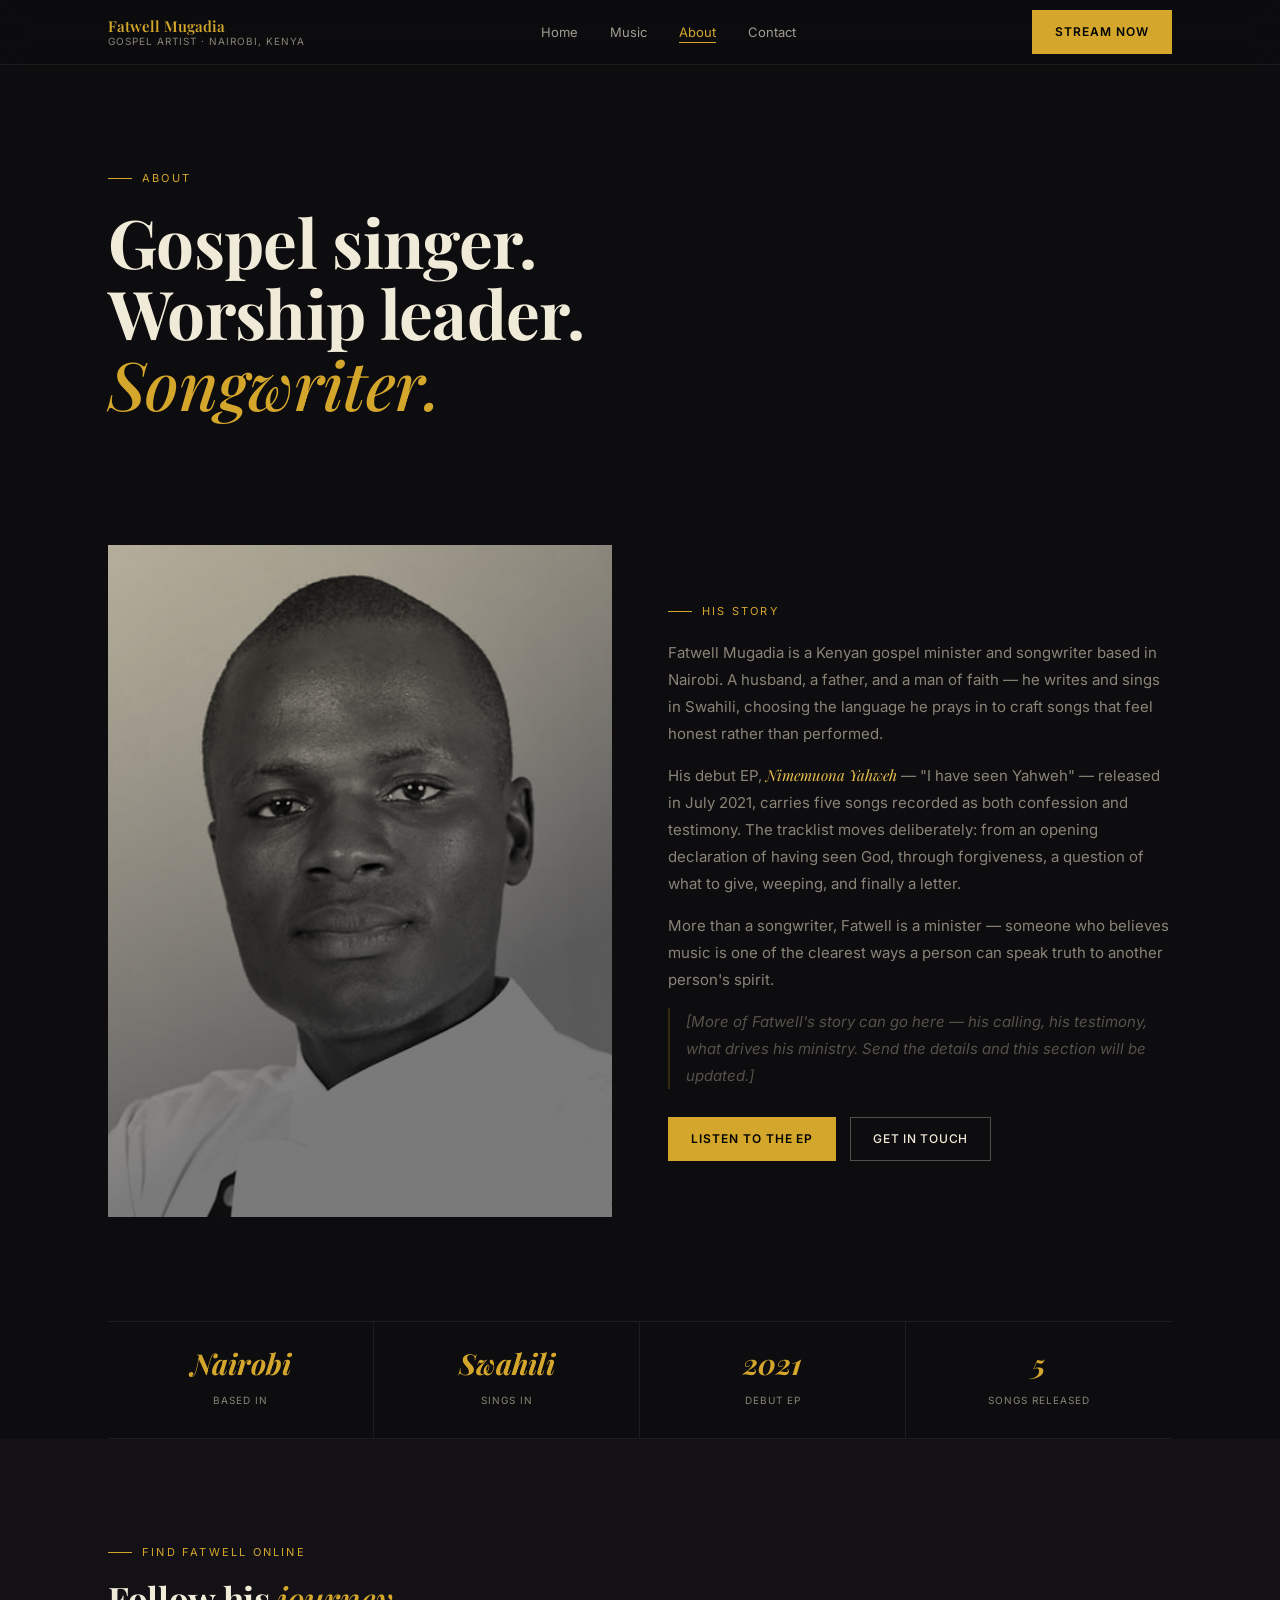
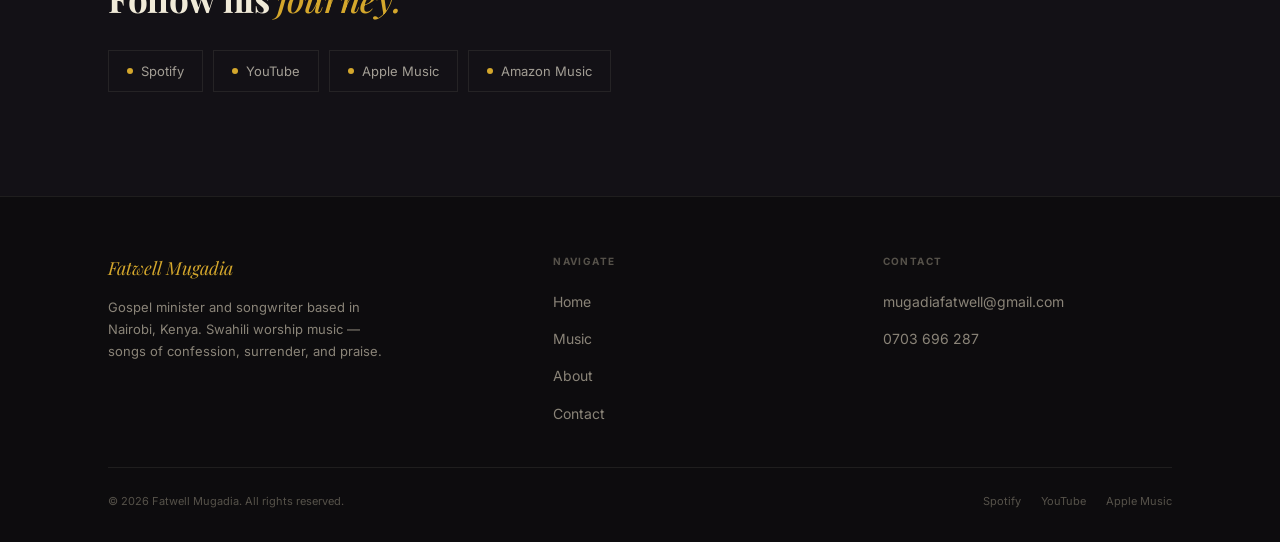
==== about.html @ 1250bb9b "Initial commit — 4-page website (Home, Music, About, Contact)" ====
<!DOCTYPE html>
<html lang="en">
<head>
<meta charset="UTF-8"/>
<meta name="viewport" content="width=device-width, initial-scale=1.0"/>
<title>About — Fatwell Mugadia</title>
<meta name="description" content="About Fatwell Mugadia — Kenyan gospel minister, songwriter, husband and father based in Nairobi."/>
<link rel="stylesheet" href="style.css"/>
</head>
<body>

<header class="nav">
  <div class="nav-inner">
    <a href="index.html" class="nav-logo">
      <span class="n">Fatwell Mugadia</span>
      <span class="s">Gospel Artist · Nairobi, Kenya</span>
    </a>
    <ul class="nav-links">
      <li><a href="index.html">Home</a></li>
      <li><a href="music.html">Music</a></li>
      <li><a href="about.html" class="active">About</a></li>
      <li><a href="contact.html">Contact</a></li>
    </ul>
    <div style="display:flex;align-items:center;gap:14px;">
      <a href="music.html" class="btn-gold" style="display:none;" id="nav-cta">Stream Now</a>
      <button class="burger" aria-expanded="false" aria-label="Open menu">
        <span></span><span></span><span></span>
      </button>
    </div>
  </div>
  <nav class="mobile-nav">
    <a href="index.html">Home</a>
    <a href="music.html">Music</a>
    <a href="about.html" class="active">About</a>
    <a href="contact.html">Contact</a>
    <div class="mob-cta"><a href="music.html" class="btn-gold">Stream Now</a></div>
  </nav>
</header>
<script>document.getElementById('nav-cta').style.display='inline-block';</script>

<!-- PAGE HERO -->
<section class="section" style="padding-bottom:0;">
  <div class="container">
    <p class="section-label reveal">About</p>
    <h1 class="display reveal">Gospel singer.<br>Worship leader.<br><em>Songwriter.</em></h1>
  </div>
</section>

<!-- BIO WITH PHOTO -->
<section class="section">
  <div class="container">
    <div class="two-col">
      <div class="photo-block reveal" style="aspect-ratio:3/4;">
        <img src="fatwell.jpg" alt="Fatwell Mugadia"/>
      </div>
      <div class="reveal">
        <p class="section-label">His Story</p>
        <div class="body-text" style="margin-bottom:28px;">
          <p>Fatwell Mugadia is a Kenyan gospel minister and songwriter based in Nairobi. A husband, a father, and a man of faith — he writes and sings in Swahili, choosing the language he prays in to craft songs that feel honest rather than performed.</p>
          <p>His debut EP, <em>Nimemuona Yahweh</em> — "I have seen Yahweh" — released in July 2021, carries five songs recorded as both confession and testimony. The tracklist moves deliberately: from an opening declaration of having seen God, through forgiveness, a question of what to give, weeping, and finally a letter.</p>
          <p>More than a songwriter, Fatwell is a minister — someone who believes music is one of the clearest ways a person can speak truth to another person's spirit.</p>
          <p class="placeholder">[More of Fatwell's story can go here — his calling, his testimony, what drives his ministry. Send the details and this section will be updated.]</p>
        </div>
        <div class="ctas">
          <a href="music.html" class="btn-gold">Listen to the EP</a>
          <a href="contact.html" class="btn-outline">Get in Touch</a>
        </div>
      </div>
    </div>
  </div>
</section>

<!-- STATS -->
<div class="container">
  <div class="stats reveal">
    <div class="stat"><strong>Nairobi</strong><span>Based In</span></div>
    <div class="stat"><strong>Swahili</strong><span>Sings In</span></div>
    <div class="stat"><strong>2021</strong><span>Debut EP</span></div>
    <div class="stat"><strong>5</strong><span>Songs Released</span></div>
  </div>
</div>

<!-- FIND HIM ONLINE -->
<section class="section dark">
  <div class="container">
    <p class="section-label reveal">Find Fatwell Online</p>
    <h2 class="display reveal" style="font-size:clamp(1.6rem,3.5vw,2.2rem);margin-bottom:32px;">Follow his <em>journey.</em></h2>
    <div class="platforms reveal">
      <a href="https://open.spotify.com/artist/1F5QsPxOxkbO9FEZFPH1hG" target="_blank" rel="noopener" class="platform">Spotify</a>
      <a href="https://youtube.com/channel/UCCWIqJ_wp1p1qu2kUFyd1ow" target="_blank" rel="noopener" class="platform">YouTube</a>
      <a href="https://music.apple.com/us/artist/fatwell-mugadia/1578324684" target="_blank" rel="noopener" class="platform">Apple Music</a>
      <a href="https://www.amazon.com/music/player/artists/B09B83XJFV/fatwell-mugadia" target="_blank" rel="noopener" class="platform">Amazon Music</a>
    </div>
  </div>
</section>

<!-- FOOTER -->
<footer class="footer">
  <div class="container">
    <div class="footer-grid">
      <div class="footer-brand">
        <span class="fn">Fatwell Mugadia</span>
        <p>Gospel minister and songwriter based in Nairobi, Kenya. Swahili worship music — songs of confession, surrender, and praise.</p>
      </div>
      <div class="footer-col">
        <h4>Navigate</h4>
        <ul>
          <li><a href="index.html">Home</a></li>
          <li><a href="music.html">Music</a></li>
          <li><a href="about.html">About</a></li>
          <li><a href="contact.html">Contact</a></li>
        </ul>
      </div>
      <div class="footer-col">
        <h4>Contact</h4>
        <ul>
          <li><a href="mailto:mugadiafatwell@gmail.com">mugadiafatwell@gmail.com</a></li>
          <li><a href="tel:0703696287">0703 696 287</a></li>
        </ul>
      </div>
    </div>
    <div class="footer-bottom">
      <p>© 2026 Fatwell Mugadia. All rights reserved.</p>
      <div class="footer-socials">
        <a href="https://open.spotify.com/artist/1F5QsPxOxkbO9FEZFPH1hG" target="_blank" rel="noopener">Spotify</a>
        <a href="https://youtube.com/channel/UCCWIqJ_wp1p1qu2kUFyd1ow" target="_blank" rel="noopener">YouTube</a>
        <a href="https://music.apple.com/us/artist/fatwell-mugadia/1578324684" target="_blank" rel="noopener">Apple Music</a>
      </div>
    </div>
  </div>
</footer>

<script src="script.js"></script>
</body>
</html>
---- style.css ----
@import url('https://fonts.googleapis.com/css2?family=Playfair+Display:ital,wght@0,400;0,500;0,600;0,700;0,900;1,400;1,500;1,600;1,700&family=Inter:wght@300;400;500;600&display=swap');

*, *::before, *::after { box-sizing: border-box; margin: 0; padding: 0; }

:root {
  --bg:       #0d0c0e;
  --bg2:      #131116;
  --bg3:      #181520;
  --gold:     #d4a72c;
  --gold-lt:  #e8c050;
  --cream:    #f0ead8;
  --muted:    #8a8478;
  --faint:    #56524a;
  --line:     rgba(240,234,216,0.08);
  --serif:    'Playfair Display', serif;
  --sans:     'Inter', sans-serif;
  --max:      1160px;
}

html { scroll-behavior: smooth; }
body { background: var(--bg); color: var(--cream); font-family: var(--sans); font-size: 16px; line-height: 1.7; -webkit-font-smoothing: antialiased; }
a { color: inherit; text-decoration: none; }
img { display: block; max-width: 100%; }
button, input, textarea { font-family: inherit; }
::selection { background: var(--gold); color: #000; }

/* ─── LAYOUT ─── */
.container { max-width: var(--max); margin: 0 auto; padding: 0 24px; }
@media (min-width: 768px) { .container { padding: 0 48px; } }

/* ─── NAV ─── */
.nav {
  position: sticky; top: 0; z-index: 200;
  background: rgba(13,12,14,0.92);
  backdrop-filter: blur(12px);
  border-bottom: 1px solid var(--line);
}
.nav-inner {
  max-width: var(--max); margin: 0 auto; padding: 0 24px;
  height: 64px;
  display: flex; align-items: center; justify-content: space-between; gap: 20px;
}
@media (min-width: 768px) { .nav-inner { padding: 0 48px; } }

.nav-logo { display: flex; flex-direction: column; line-height: 1.2; }
.nav-logo .n { font-family: var(--serif); font-size: 15px; font-weight: 600; color: var(--gold); }
.nav-logo .s { font-size: 10px; letter-spacing: .1em; text-transform: uppercase; color: var(--muted); }

.nav-links { display: none; gap: 32px; list-style: none; }
@media (min-width: 768px) { .nav-links { display: flex; } }
.nav-links a { font-size: 13px; color: rgba(240,234,216,.65); transition: color .2s; }
.nav-links a:hover, .nav-links a.active { color: var(--cream); }
.nav-links a.active { border-bottom: 1px solid var(--gold); color: var(--gold); padding-bottom: 2px; }

.btn-gold {
  display: inline-block; padding: 11px 22px;
  background: var(--gold); color: #000;
  font-size: 12px; font-weight: 600; letter-spacing: .08em; text-transform: uppercase;
  border: 1px solid var(--gold); cursor: pointer;
  transition: background .2s, border-color .2s;
  white-space: nowrap;
}
.btn-gold:hover { background: var(--gold-lt); border-color: var(--gold-lt); }

.btn-outline {
  display: inline-block; padding: 11px 22px;
  background: transparent; color: var(--cream);
  font-size: 12px; font-weight: 500; letter-spacing: .06em; text-transform: uppercase;
  border: 1px solid rgba(240,234,216,.3); cursor: pointer;
  transition: border-color .2s;
}
.btn-outline:hover { border-color: var(--cream); }

/* hamburger */
.burger { display: flex; flex-direction: column; gap: 5px; background: none; border: none; cursor: pointer; padding: 4px; }
.burger span { display: block; width: 24px; height: 1px; background: var(--cream); transition: transform .25s, opacity .2s; }
.burger[aria-expanded=true] span:nth-child(1) { transform: translateY(6px) rotate(45deg); }
.burger[aria-expanded=true] span:nth-child(2) { opacity: 0; }
.burger[aria-expanded=true] span:nth-child(3) { transform: translateY(-6px) rotate(-45deg); }
@media (min-width: 768px) { .burger { display: none; } }

.mobile-nav {
  display: none; flex-direction: column;
  position: fixed; inset: 64px 0 0 0; z-index: 199;
  background: var(--bg); padding: 32px 24px;
  overflow-y: auto;
}
.mobile-nav.open { display: flex; }
.mobile-nav a { font-family: var(--serif); font-size: 32px; padding: 14px 0; border-bottom: 1px solid var(--line); color: var(--cream); }
.mobile-nav a.active { color: var(--gold); }
.mobile-nav .mob-cta { margin-top: 28px; }

/* ─── HERO ─── */
.hero {
  display: grid; grid-template-columns: 1fr 1fr;
  min-height: calc(100vh - 64px);
}
@media (max-width: 767px) {
  .hero { grid-template-columns: 1fr; min-height: auto; }
  .hero-img { height: 56vw; order: -1; }
}

.hero-copy {
  display: flex; flex-direction: column; justify-content: center;
  padding: 56px 28px;
}
@media (min-width: 768px) { .hero-copy { padding: 0 56px; } }

.eyebrow {
  font-size: 11px; letter-spacing: .2em; text-transform: uppercase;
  color: var(--gold); margin-bottom: 20px;
  display: flex; align-items: center; gap: 12px;
}
.eyebrow::before { content: ''; width: 28px; height: 1px; background: var(--gold); }

h1.display {
  font-family: var(--serif); font-weight: 700;
  font-size: clamp(2.6rem, 7vw, 4.2rem); line-height: 1.06;
  letter-spacing: -.01em; margin-bottom: 22px;
}
h1.display em, h2.display em { font-style: italic; color: var(--gold); font-weight: 500; }
h2.display {
  font-family: var(--serif); font-weight: 700;
  font-size: clamp(2rem, 5vw, 3rem); line-height: 1.08;
  letter-spacing: -.01em; margin-bottom: 16px;
}

.lead { color: var(--muted); font-size: 15px; max-width: 40ch; margin-bottom: 36px; line-height: 1.75; }

.ctas { display: flex; flex-wrap: wrap; gap: 14px; }

.hero-img {
  position: relative; overflow: hidden; background: var(--bg2);
}
.hero-img img {
  width: 100%; height: 100%; object-fit: cover; object-position: center top;
  filter: grayscale(1) contrast(1.08) brightness(1.04);
}
.hero-img::after {
  content: ''; position: absolute; inset: 0;
  background: linear-gradient(150deg, rgba(212,167,44,.28) 0%, rgba(13,12,14,.62) 70%);
  mix-blend-mode: multiply;
}

/* ─── STATS ─── */
.stats {
  display: grid; grid-template-columns: repeat(4,1fr);
  border-top: 1px solid var(--line); border-bottom: 1px solid var(--line);
}
@media (max-width: 560px) { .stats { grid-template-columns: repeat(2,1fr); } }
.stat {
  padding: 26px 16px; text-align: center;
  border-right: 1px solid var(--line);
}
.stat:last-child { border-right: none; }
@media (max-width: 560px) { .stat:nth-child(2) { border-right: none; } .stat:nth-child(3) { border-top: 1px solid var(--line); } }
.stat strong { display: block; font-family: var(--serif); font-style: italic; font-size: 1.8rem; color: var(--gold); line-height: 1.1; margin-bottom: 5px; }
.stat span { font-size: 10px; letter-spacing: .1em; text-transform: uppercase; color: var(--muted); }

/* ─── SECTIONS ─── */
.section { padding: clamp(56px,10vw,104px) 0; }
.section.dark { background: var(--bg2); }
.section.darker { background: var(--bg3); }

.section-label { font-size: 11px; letter-spacing: .2em; text-transform: uppercase; color: var(--gold); margin-bottom: 18px; display: flex; align-items: center; gap: 10px; }
.section-label::before { content: ''; width: 24px; height: 1px; background: var(--gold); }

/* ─── TWO COL ─── */
.two-col { display: grid; grid-template-columns: 1fr 1fr; gap: 56px; align-items: center; }
@media (max-width: 767px) { .two-col { grid-template-columns: 1fr; gap: 36px; } }
.two-col.flip > *:first-child { order: 2; }
@media (max-width: 767px) { .two-col.flip > *:first-child { order: 0; } }

/* ─── PHOTO BLOCK ─── */
.photo-block { position: relative; overflow: hidden; background: var(--bg2); }
.photo-block img {
  width: 100%; height: 100%; object-fit: cover;
  filter: grayscale(1) contrast(1.08) brightness(1.04);
}
.photo-block::after {
  content: ''; position: absolute; inset: 0;
  background: linear-gradient(150deg, rgba(212,167,44,.22) 0%, rgba(13,12,14,.55) 70%);
  mix-blend-mode: multiply;
}

.body-text { color: var(--muted); font-size: 15px; line-height: 1.8; }
.body-text p + p { margin-top: 1em; }
.body-text em { font-family: var(--serif); font-style: italic; color: var(--gold-lt); }
.body-text .placeholder { font-style: italic; border-left: 2px solid rgba(212,167,44,.2); padding-left: 16px; color: var(--faint); }

.link-arrow {
  display: inline-flex; align-items: center; gap: 8px;
  font-size: 12px; letter-spacing: .08em; text-transform: uppercase;
  color: var(--gold); border-bottom: 1px solid rgba(212,167,44,.3); padding-bottom: 3px;
  transition: gap .2s, color .2s, border-color .2s;
}
.link-arrow:hover { gap: 14px; color: var(--gold-lt); border-color: var(--gold-lt); }

/* ─── PLATFORM TAGS ─── */
.platforms { display: flex; flex-wrap: wrap; gap: 10px; }
.platform {
  display: inline-flex; align-items: center; gap: 8px;
  padding: 9px 18px; border: 1px solid var(--line);
  font-size: 13px; color: rgba(240,234,216,.65);
  transition: border-color .2s, color .2s;
}
.platform::before { content: ''; width: 6px; height: 6px; border-radius: 50%; background: var(--gold); flex-shrink: 0; }
.platform:hover { border-color: var(--gold); color: var(--cream); }

/* ─── EP FEATURE ─── */
.ep-block { display: grid; grid-template-columns: 240px 1fr; gap: 52px; align-items: start; }
@media (max-width: 640px) { .ep-block { grid-template-columns: 1fr; } }
.ep-cover { border: 1px solid var(--line); aspect-ratio: 1/1; overflow: hidden; background: var(--bg2); }
.ep-cover img { width: 100%; height: 100%; object-fit: cover; }
.ep-meta { font-size: 11px; letter-spacing: .08em; text-transform: uppercase; color: var(--faint); margin: 12px 0 20px; }
.ep-title { font-family: var(--serif); font-style: italic; font-size: clamp(1.6rem,3.5vw,2.2rem); color: var(--cream); margin-bottom: 4px; }

/* ─── TRACKLIST ─── */
.tracklist { margin-top: 60px; }
.tracklist-label { font-size: 10px; letter-spacing: .18em; text-transform: uppercase; color: var(--faint); margin-bottom: 4px; }
.track {
  display: grid; grid-template-columns: 38px 1fr auto;
  gap: 18px; align-items: baseline;
  padding: 22px 0; border-top: 1px solid var(--line);
}
.track:last-child { border-bottom: 1px solid var(--line); }
.track-n { font-family: var(--serif); font-style: italic; color: var(--gold); font-size: 15px; }
.track-name { font-family: var(--serif); font-size: clamp(1.05rem, 2.4vw, 1.35rem); }
.track-sub { display: block; font-size: 11px; color: var(--faint); margin-top: 3px; }
.track-time { font-size: 12px; color: var(--muted); white-space: nowrap; }
@media (max-width: 480px) { .track { grid-template-columns: 28px 1fr; } .track-time { grid-column: 2; } }

/* ─── ABOUT PREVIEW (home) ─── */
.about-preview { display: grid; grid-template-columns: 1fr 1fr; gap: 0; }
@media (max-width: 767px) { .about-preview { grid-template-columns: 1fr; } }
.about-preview .ap-img { position: relative; overflow: hidden; min-height: 380px; }
.about-preview .ap-img img {
  width: 100%; height: 100%; object-fit: cover; object-position: center 20%;
  filter: grayscale(1) contrast(1.08);
}
.about-preview .ap-img::after {
  content: ''; position: absolute; inset: 0;
  background: linear-gradient(160deg, rgba(212,167,44,.2), rgba(13,12,14,.7));
  mix-blend-mode: multiply;
}
.about-preview .ap-text { background: var(--bg3); padding: 56px 40px; display: flex; flex-direction: column; justify-content: center; }
@media (max-width: 767px) { .about-preview .ap-text { padding: 36px 24px; } }

/* ─── EVENTS ─── */
.event {
  display: grid; grid-template-columns: 72px 1fr auto;
  gap: 22px; align-items: center;
  padding: 26px 0; border-top: 1px solid var(--line);
}
.event:last-child { border-bottom: 1px solid var(--line); }
.event-date .day { display: block; font-family: var(--serif); font-style: italic; font-size: 1.9rem; color: var(--gold); line-height: 1; }
.event-date .mo { font-size: 10px; letter-spacing: .08em; text-transform: uppercase; color: var(--muted); }
.event-name { font-size: 15px; font-weight: 500; }
.event-venue { font-size: 12px; color: var(--muted); margin-top: 3px; }
.event-tag { font-size: 9px; letter-spacing: .1em; text-transform: uppercase; padding: 5px 11px; border: 1px solid var(--line); color: var(--muted); white-space: nowrap; }
@media (max-width: 540px) {
  .event { grid-template-columns: 54px 1fr; }
  .event-tag { grid-column: 1/-1; justify-self: start; padding-left: 76px; background: none; border: none; }
}

/* ─── NEWSLETTER ─── */
.newsletter { text-align: center; border-top: 1px solid var(--line); border-bottom: 1px solid var(--line); }
.newsletter h2 { font-family: var(--serif); font-size: clamp(1.7rem,4vw,2.4rem); margin-bottom: 10px; }
.newsletter h2 em { font-style: italic; color: var(--gold); }
.newsletter p { color: var(--muted); font-size: 14px; margin-bottom: 28px; }
.nl-form { display: flex; max-width: 420px; margin: 0 auto; }
.nl-form input {
  flex: 1; background: var(--bg2); border: 1px solid var(--line); border-right: none;
  color: var(--cream); font-size: 13px; padding: 13px 16px; outline: none;
  transition: border-color .2s;
}
.nl-form input:focus { border-color: var(--gold); }
.nl-form input::placeholder { color: var(--faint); }
.nl-form button {
  background: var(--gold); border: 1px solid var(--gold); color: #000;
  font-size: 11px; font-weight: 700; letter-spacing: .1em; text-transform: uppercase;
  padding: 13px 22px; cursor: pointer; white-space: nowrap; transition: background .2s;
}
.nl-form button:hover { background: var(--gold-lt); }

/* ─── CONTACT ─── */
.contact-info label { display: block; font-size: 10px; letter-spacing: .14em; text-transform: uppercase; color: var(--gold); margin-bottom: 6px; }
.contact-info .val { font-family: var(--serif); font-size: clamp(1.1rem,2.4vw,1.45rem); }
.contact-info .note { font-size: 11px; color: var(--faint); margin-top: 4px; }
.contact-info .ci-row { margin-bottom: 32px; }

.form-row { display: grid; grid-template-columns: 1fr 1fr; gap: 0 24px; }
@media (max-width: 560px) { .form-row { grid-template-columns: 1fr; } }
.field { margin-bottom: 22px; }
.field label { display: block; font-size: 10px; letter-spacing: .1em; text-transform: uppercase; color: var(--muted); margin-bottom: 8px; }
.field input, .field textarea {
  width: 100%; background: rgba(240,234,216,.04); border: 1px solid var(--line);
  color: var(--cream); font-size: 14px; padding: 12px 14px; outline: none; resize: none;
  transition: border-color .2s;
}
.field input:focus, .field textarea:focus { border-color: var(--gold); }
.field textarea { min-height: 110px; }
.field input::placeholder, .field textarea::placeholder { color: var(--faint); }

.social-links { display: flex; flex-wrap: wrap; gap: 8px; margin-top: 28px; }
.social-link { padding: 8px 16px; border: 1px solid var(--line); font-size: 12px; color: var(--muted); transition: border-color .2s, color .2s; }
.social-link:hover { border-color: var(--gold); color: var(--gold); }

/* ─── FOOTER ─── */
.footer { border-top: 1px solid var(--line); padding: 56px 0 32px; }
.footer-grid { display: grid; grid-template-columns: 1.4fr 1fr 1fr; gap: 40px; margin-bottom: 40px; }
@media (max-width: 640px) { .footer-grid { grid-template-columns: 1fr 1fr; } .footer-brand { grid-column: 1/-1; } }
.footer-brand .fn { font-family: var(--serif); font-style: italic; font-size: 18px; color: var(--gold); display: block; margin-bottom: 12px; }
.footer-brand p { color: var(--muted); font-size: 13px; line-height: 1.7; max-width: 36ch; }
.footer-col h4 { font-size: 10px; letter-spacing: .14em; text-transform: uppercase; color: var(--faint); margin-bottom: 18px; }
.footer-col ul { list-style: none; display: flex; flex-direction: column; gap: 10px; }
.footer-col ul a { font-size: 14px; color: var(--muted); transition: color .2s; }
.footer-col ul a:hover { color: var(--cream); }
.footer-bottom { border-top: 1px solid var(--line); padding-top: 24px; display: flex; flex-wrap: wrap; justify-content: space-between; gap: 10px; }
.footer-bottom p { font-size: 11px; color: var(--faint); }
.footer-socials { display: flex; gap: 20px; }
.footer-socials a { font-size: 11px; color: var(--faint); transition: color .2s; }
.footer-socials a:hover { color: var(--gold); }

/* ─── REVEAL ─── */
.reveal { transition: opacity .65s ease, transform .65s ease; }
.reveal.pre { opacity: 0; transform: translateY(18px); }
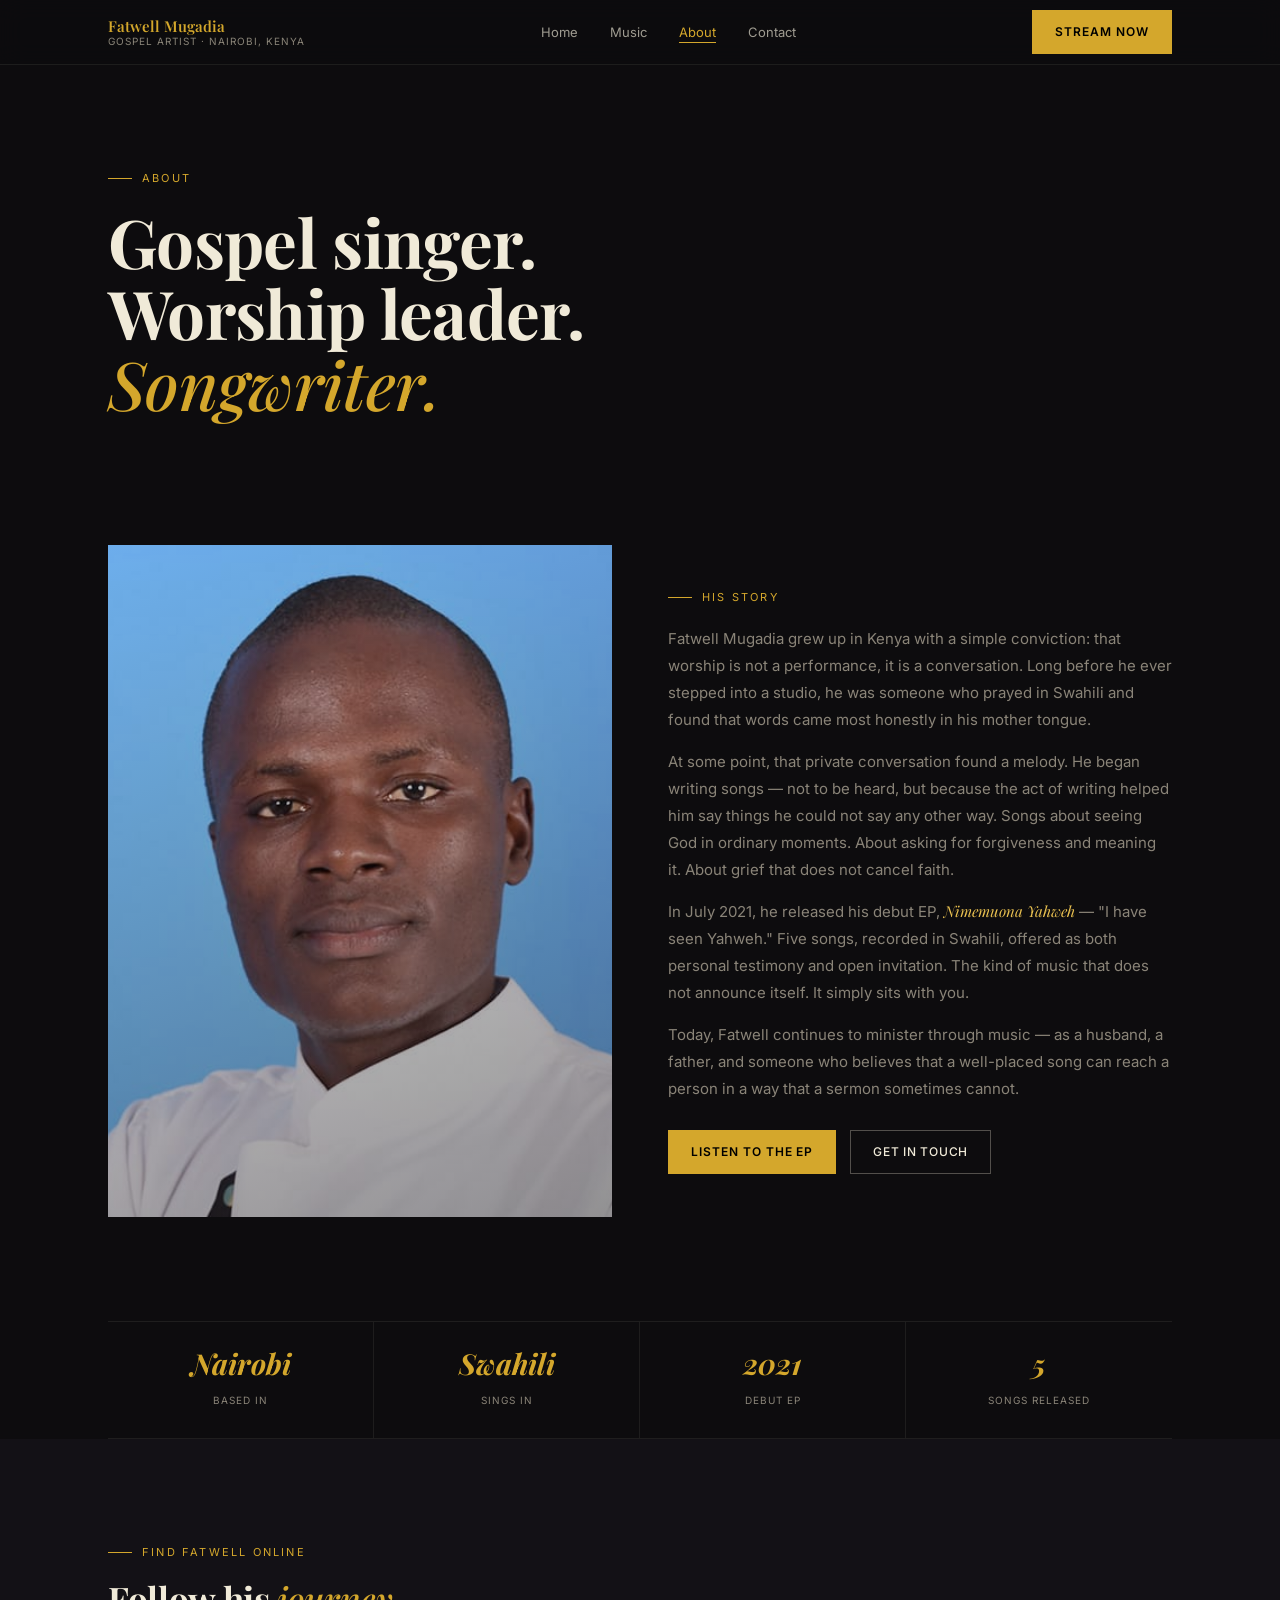
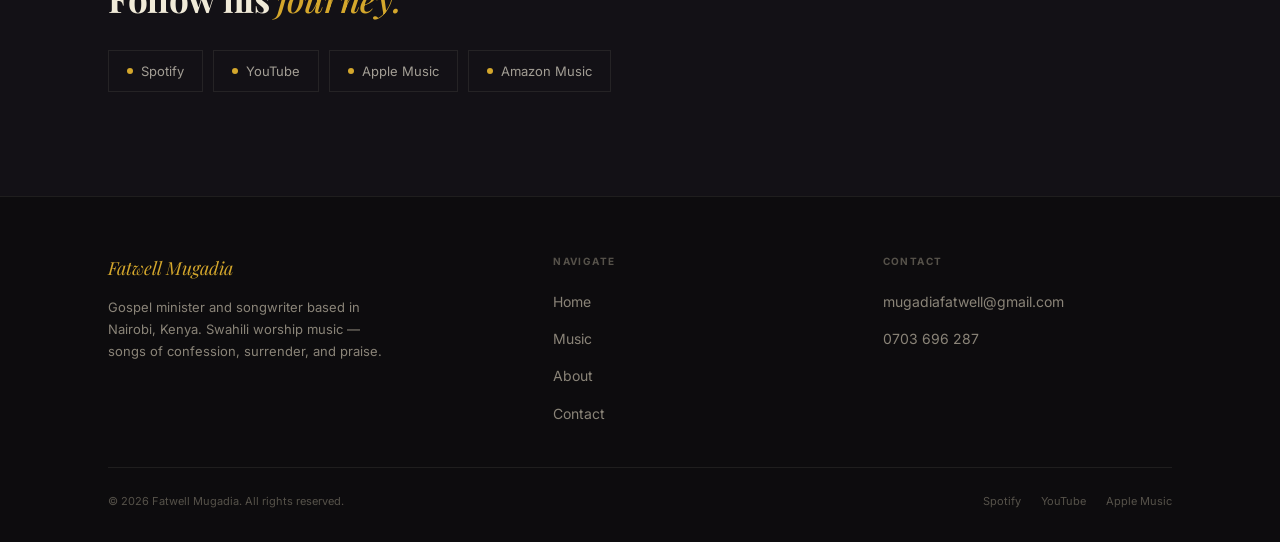
==== commit e3acc99a: "update about.html" ====
--- a/about.html
+++ b/about.html
@@ -56,10 +56,10 @@
       <div class="reveal">
         <p class="section-label">His Story</p>
         <div class="body-text" style="margin-bottom:28px;">
-          <p>Fatwell Mugadia is a Kenyan gospel minister and songwriter based in Nairobi. A husband, a father, and a man of faith — he writes and sings in Swahili, choosing the language he prays in to craft songs that feel honest rather than performed.</p>
-          <p>His debut EP, <em>Nimemuona Yahweh</em> — "I have seen Yahweh" — released in July 2021, carries five songs recorded as both confession and testimony. The tracklist moves deliberately: from an opening declaration of having seen God, through forgiveness, a question of what to give, weeping, and finally a letter.</p>
-          <p>More than a songwriter, Fatwell is a minister — someone who believes music is one of the clearest ways a person can speak truth to another person's spirit.</p>
-          <p class="placeholder">[More of Fatwell's story can go here — his calling, his testimony, what drives his ministry. Send the details and this section will be updated.]</p>
+          <p>Fatwell Mugadia grew up in Kenya with a simple conviction: that worship is not a performance, it is a conversation. Long before he ever stepped into a studio, he was someone who prayed in Swahili and found that words came most honestly in his mother tongue.</p>
+          <p>At some point, that private conversation found a melody. He began writing songs — not to be heard, but because the act of writing helped him say things he could not say any other way. Songs about seeing God in ordinary moments. About asking for forgiveness and meaning it. About grief that does not cancel faith.</p>
+          <p>In July 2021, he released his debut EP, <em>Nimemuona Yahweh</em> — "I have seen Yahweh." Five songs, recorded in Swahili, offered as both personal testimony and open invitation. The kind of music that does not announce itself. It simply sits with you.</p>
+          <p>Today, Fatwell continues to minister through music — as a husband, a father, and someone who believes that a well-placed song can reach a person in a way that a sermon sometimes cannot.</p>
         </div>
         <div class="ctas">
           <a href="music.html" class="btn-gold">Listen to the EP</a>
--- a/style.css
+++ b/style.css
@@ -92,19 +92,27 @@
 
 /* ─── HERO ─── */
 .hero {
-  display: grid; grid-template-columns: 1fr 1fr;
-  min-height: calc(100vh - 64px);
+  display: grid;
+  grid-template-columns: 1fr 1fr;
+  align-items: stretch;
 }
 @media (max-width: 767px) {
-  .hero { grid-template-columns: 1fr; min-height: auto; }
-  .hero-img { height: 56vw; order: -1; }
+  .hero { grid-template-columns: 1fr; }
+  .hero-img { order: -1; aspect-ratio: 4/3; min-height: unset; }
+}
+@media (max-width: 400px) {
+  .hero-img { aspect-ratio: 3/2; }
 }
 
 .hero-copy {
-  display: flex; flex-direction: column; justify-content: center;
-  padding: 56px 28px;
-}
-@media (min-width: 768px) { .hero-copy { padding: 0 56px; } }
+  display: flex;
+  flex-direction: column;
+  justify-content: center;
+  padding: 64px 48px;
+}
+@media (max-width: 767px) {
+  .hero-copy { padding: 40px 24px; }
+}
 
 .eyebrow {
   font-size: 11px; letter-spacing: .2em; text-transform: uppercase;
@@ -115,7 +123,7 @@
 
 h1.display {
   font-family: var(--serif); font-weight: 700;
-  font-size: clamp(2.6rem, 7vw, 4.2rem); line-height: 1.06;
+  font-size: clamp(2.4rem, 6vw, 4.2rem); line-height: 1.06;
   letter-spacing: -.01em; margin-bottom: 22px;
 }
 h1.display em, h2.display em { font-style: italic; color: var(--gold); font-weight: 500; }
@@ -130,16 +138,24 @@
 .ctas { display: flex; flex-wrap: wrap; gap: 14px; }
 
 .hero-img {
-  position: relative; overflow: hidden; background: var(--bg2);
+  position: relative;
+  overflow: hidden;
+  background: var(--bg2);
+  aspect-ratio: 4/5;
 }
 .hero-img img {
-  width: 100%; height: 100%; object-fit: cover; object-position: center top;
-  filter: grayscale(1) contrast(1.08) brightness(1.04);
+  position: absolute;
+  inset: 0;
+  width: 100%;
+  height: 100%;
+  object-fit: cover;
+  object-position: center 10%;
 }
 .hero-img::after {
-  content: ''; position: absolute; inset: 0;
-  background: linear-gradient(150deg, rgba(212,167,44,.28) 0%, rgba(13,12,14,.62) 70%);
-  mix-blend-mode: multiply;
+  content: '';
+  position: absolute;
+  inset: 0;
+  background: linear-gradient(to bottom, rgba(13,12,14,0) 65%, rgba(13,12,14,0.45) 100%);
 }
 
 /* ─── STATS ─── */
@@ -175,12 +191,10 @@
 .photo-block { position: relative; overflow: hidden; background: var(--bg2); }
 .photo-block img {
   width: 100%; height: 100%; object-fit: cover;
-  filter: grayscale(1) contrast(1.08) brightness(1.04);
 }
 .photo-block::after {
   content: ''; position: absolute; inset: 0;
-  background: linear-gradient(150deg, rgba(212,167,44,.22) 0%, rgba(13,12,14,.55) 70%);
-  mix-blend-mode: multiply;
+  background: linear-gradient(160deg, rgba(13,12,14,0.08) 0%, rgba(13,12,14,0.45) 100%);
 }
 
 .body-text { color: var(--muted); font-size: 15px; line-height: 1.8; }
@@ -236,12 +250,10 @@
 .about-preview .ap-img { position: relative; overflow: hidden; min-height: 380px; }
 .about-preview .ap-img img {
   width: 100%; height: 100%; object-fit: cover; object-position: center 20%;
-  filter: grayscale(1) contrast(1.08);
 }
 .about-preview .ap-img::after {
   content: ''; position: absolute; inset: 0;
-  background: linear-gradient(160deg, rgba(212,167,44,.2), rgba(13,12,14,.7));
-  mix-blend-mode: multiply;
+  background: linear-gradient(160deg, rgba(13,12,14,0.1), rgba(13,12,14,0.55));
 }
 .about-preview .ap-text { background: var(--bg3); padding: 56px 40px; display: flex; flex-direction: column; justify-content: center; }
 @media (max-width: 767px) { .about-preview .ap-text { padding: 36px 24px; } }
